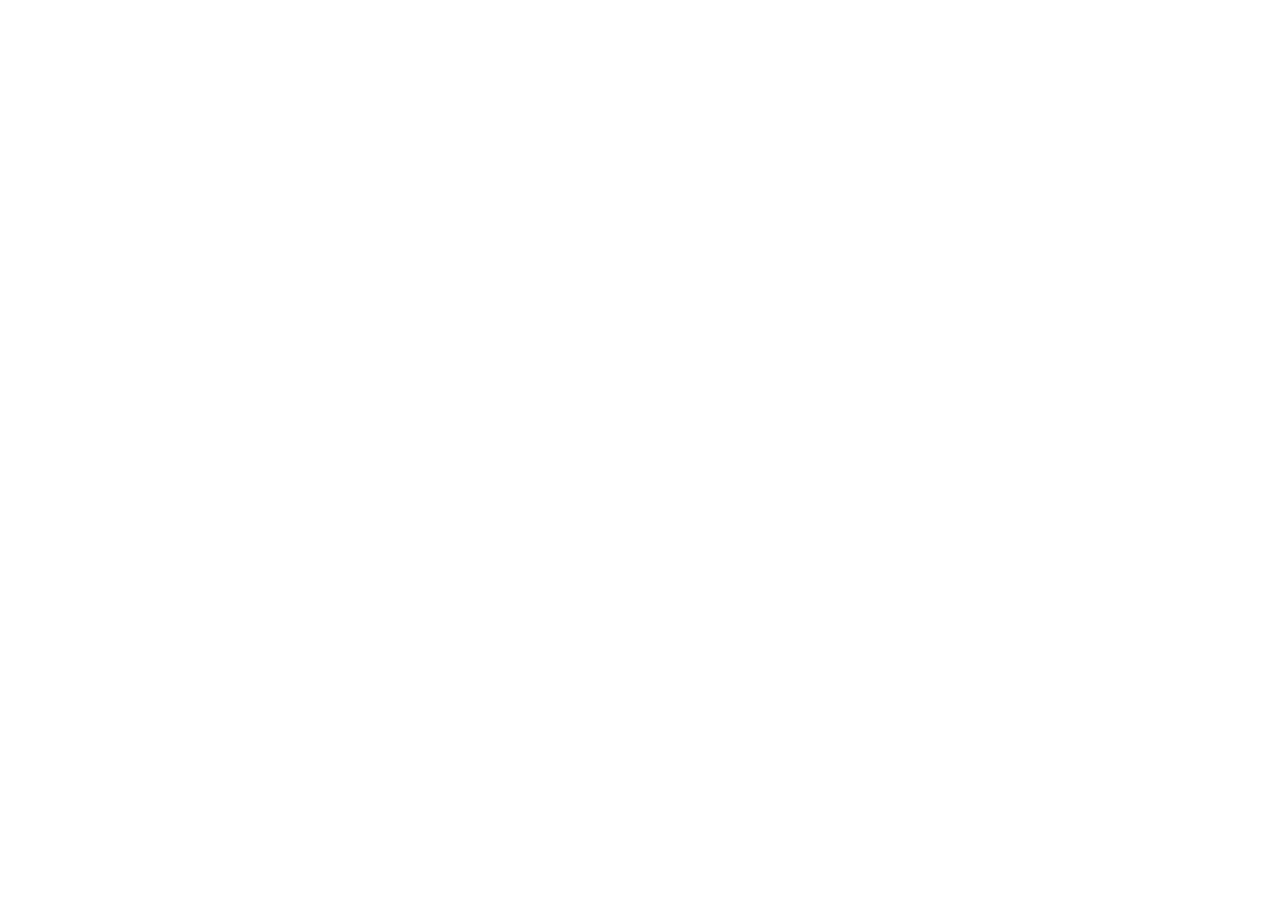
==== Acierto404/public/PHP/Nb_106D.html @ adc6c2ed "Estructura CSS, Estructura img, Fondos y Register" ====
<!DOCTYPE html>
<html lang="en">
<head>
    <meta charset="UTF-8">
    <meta name="viewport" content="width=device-width, initial-scale=1.0">
    <link rel="stylesheet" href="../CSS/Home.css">
    <link href="https://cdn.jsdelivr.net/npm/bootstrap@5.3.2/dist/css/bootstrap.min.css" rel="stylesheet" 
    integrity="sha384-T3c6CoIi6uLrA9TneNEoa7RxnatzjcDSCmG1MXxSR1GAsXEV/Dwwykc2MPK8M2HN" crossorigin="anonymous">
    <title>Document</title>
</head>
<body>
    
</body>
</html>
---- Acierto404/public/CSS/Home.css ----
body {
    font-family: sans-serif;
    margin: 0;
    padding: 0;
}

/* .form_login button {
    padding: 10px;
    background-color: #000;
    color: white;
    border: none;
} */

.first-impression {
    font-size: 1vw;
    text-align: center;
    padding: 20px;
}

.first-impression h1 {
    font-size: 2em;
}

.gallery_title {
    font-size: 1vw;
    text-align: center;
}

.gallery {
    display: flex;
    flex-wrap: wrap;
    justify-content: space-between;
}

.sneaker {
    width: 33%;
    padding: 20px;
    box-sizing: border-box;
}

.sneaker img {
    width: 100%;
    height: auto;
}

a:link, a:visited, a:active {
    text-decoration:none;
    color: #000;
}
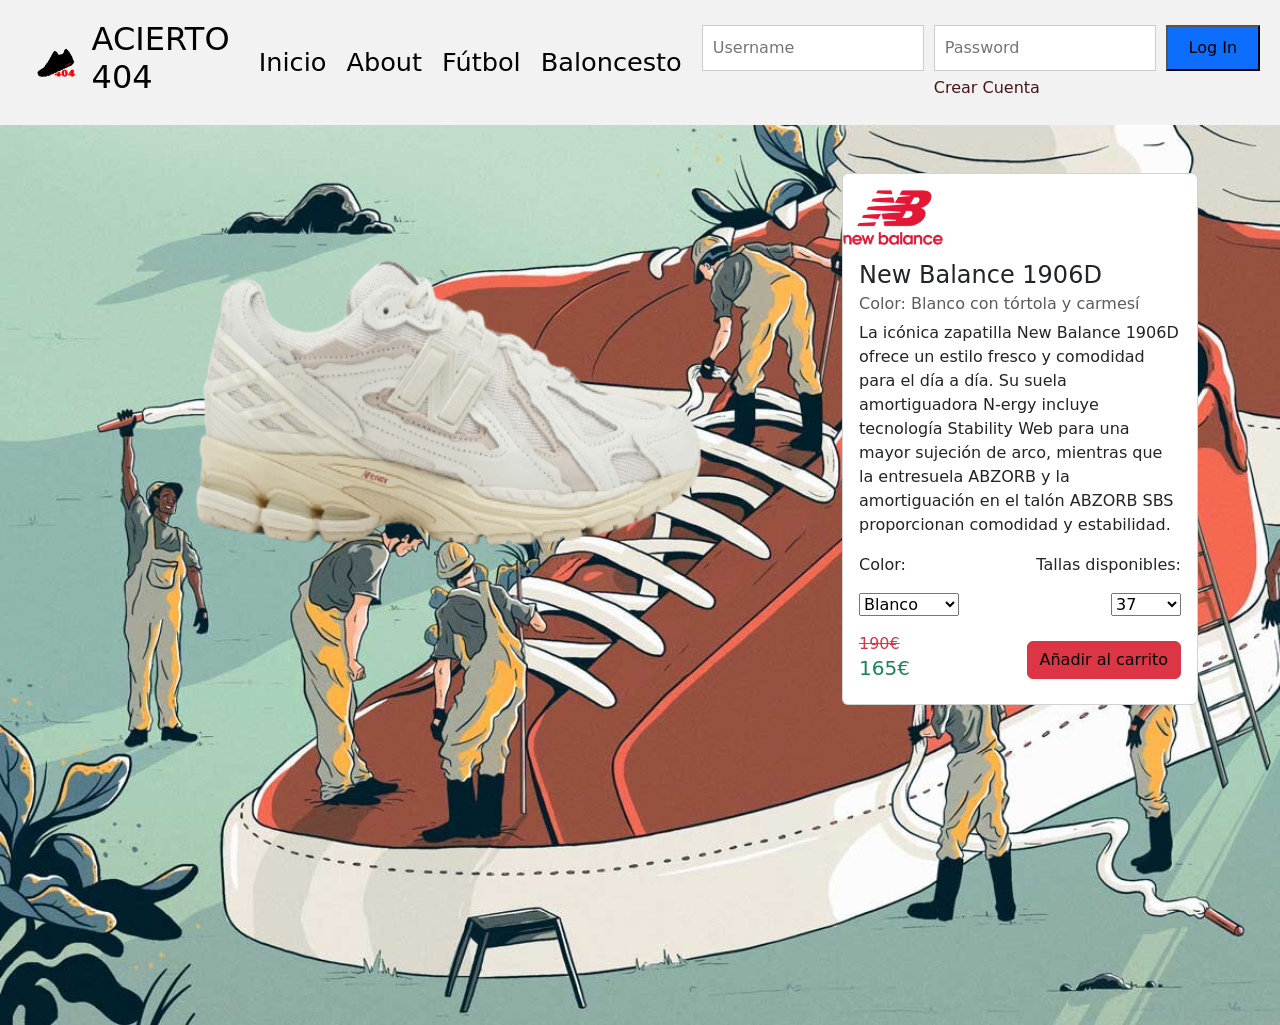
==== commit 781e9caa: "Creacion Card, retoque boostrap" ====
--- a/Acierto404/public/PHP/Nb_106D.html
+++ b/Acierto404/public/PHP/Nb_106D.html
@@ -1,14 +1,100 @@
 <!DOCTYPE html>
 <html lang="en">
+
 <head>
     <meta charset="UTF-8">
     <meta name="viewport" content="width=device-width, initial-scale=1.0">
-    <link rel="stylesheet" href="../CSS/Home.css">
-    <link href="https://cdn.jsdelivr.net/npm/bootstrap@5.3.2/dist/css/bootstrap.min.css" rel="stylesheet" 
-    integrity="sha384-T3c6CoIi6uLrA9TneNEoa7RxnatzjcDSCmG1MXxSR1GAsXEV/Dwwykc2MPK8M2HN" crossorigin="anonymous">
+    <link rel="stylesheet" href="../CSS/Header.css">
+    <link href="https://cdn.jsdelivr.net/npm/bootstrap@5.3.2/dist/css/bootstrap.min.css" rel="stylesheet"
+        integrity="sha384-T3c6CoIi6uLrA9TneNEoa7RxnatzjcDSCmG1MXxSR1GAsXEV/Dwwykc2MPK8M2HN" crossorigin="anonymous">
     <title>Document</title>
 </head>
+
 <body>
-    
+    <header>
+        <a href="Home.html" id="Logo">
+            <img src="../Imagenes/Logo/Logo.png" alt="Logo" class="logo">
+            <h2>ACIERTO 404</h2>
+        </a>
+        <nav>
+            <ul>
+                <li><a href="Home.html">Inicio</a></li>
+                <li><a href="#">About</a></li>
+                <li><a href="#">Fútbol</a></li>
+                <li><a href="#">Baloncesto</a></li>
+            </ul>
+        </nav>
+        <form action="#" class="form_login">
+            <input type="text" placeholder="Username">
+            <input type="password" placeholder="Password">
+            <button type="submit" class="bg-primary">Log In</button>
+            <br>
+            <a href="Register.html" id="Register">Crear Cuenta</a>
+        </form>
+    </header>
+    <section class="pt-5 vh-100" style="background-image: url('../Imagenes/Fondo/Fondo2.jpg'); background-repeat: no-repeat; background-size: cover; ">
+        <div class="container">
+            <div class="row justify-content-end">
+                <div class="col-6 col-lg-6 offset-md-1 ">
+                    <div class="card bg-transparent border-0">
+                        <div class="card-body">
+                            <img class="card-img" style="height: 400px;" src="../Imagenes/Zapas/Nb_1906D.png" alt="">
+                        </div>
+                    </div>
+                </div>
+
+                <div class="col-4   col-lg-4 offset-md-1">
+
+                    <div class="card">
+                        <img class="card-img pt-3 pl-3" src="../Imagenes/Logo/New_Balance_logo.png" alt=""
+                            style="width: 100px; user-select: none; ">
+                        <div class="card-body">
+                            <h4 class="card-title">New Balance 1906D</h4>
+                            <h6 class="card-subtitle mb-2 text-muted">Color: Blanco con tórtola y carmesí</h6>
+                            <p class="card-text">
+                                La icónica zapatilla New Balance 1906D ofrece un estilo fresco y comodidad para el día a
+                                día.
+                                Su suela amortiguadora N-ergy incluye tecnología Stability Web para una mayor sujeción
+                                de
+                                arco,
+                                mientras que la entresuela ABZORB y la amortiguación en el talón ABZORB SBS proporcionan
+                                comodidad
+                                y estabilidad.
+                            </p>
+                            <div class="d-flex flex-fill justify-content-between">
+                                <p>Color:</p>
+                                <p>Tallas disponibles:</p>
+                            </div>
+                            <div class="d-flex flex-fill justify-content-between">
+                                <select id="Color" class="custom-select mr-1" style="width: 100px;">
+                                    <option value="1">Blanco</option>
+                                    <option value="2">Negro</option>
+                                    <option value="3">Beige</option>
+                                </select>
+                                <select class="custom-select ml-1" style="width: 70px;">
+                                    <option value="37">37</option>
+                                    <option value="40">40</option>
+                                    <option value="42">42</option>
+                                    <option value="45">45</option>
+                                </select>
+                            </div>
+                            <div class="buy d-flex justify-content-between align-items-center">
+                                <div class="d-flex flex-column justify-content-center">
+                                    <p class="mt-3 mb-0 text-danger"><s>190€</s></p>
+                                    <div class="price text-success">
+                                        <h5 class="">165€</h5>
+                                    </div>
+                                </div>
+                                <a href="#" class="btn btn-danger mt-3">
+                                    <i class="fas fa-shopping-cart"></i> Añadir al carrito
+                                </a>
+                            </div>
+                        </div>
+                    </div>
+                </div>
+            </div>
+        </div>
+    </section>
 </body>
+
 </html>
--- a/Acierto404/public/CSS/Header.css
+++ b/Acierto404/public/CSS/Header.css
@@ -0,0 +1,62 @@
+header {
+    display: flex;
+    justify-content: space-between;
+    align-items: center;
+    padding: 20px;
+    background-color: #f2f2f2;
+}
+  
+.logo {
+    animation: logoAnimation 2s ease-in-out;
+    animation-fill-mode: forwards;
+    width: 30%;
+}
+
+#Logo {
+    display: flex;
+    align-items: center;
+    margin: 0;
+    width: 20%;
+}
+
+nav {
+    display: flex;
+}
+
+nav ul {
+    list-style: none;
+    margin: 0;
+    padding: 0;
+    display: flex;
+}
+
+nav li {
+    margin-right: 20px;
+}
+
+nav a {
+    font-size: 2vw;
+    text-decoration: none;
+    color: black;
+}
+
+#Register {
+    color: rgb(69, 22, 22);
+}
+
+.form_login {
+    display: grid;
+    grid-template-columns: 2fr 2fr 1fr;
+    grid-row-gap: 5px;
+}
+
+.form_login input {
+    margin-right: 10px;
+    padding: 10px;
+    border: 1px solid #ccc;
+}
+
+a:link, a:visited, a:active {
+    text-decoration:none;
+    color: #000;
+}
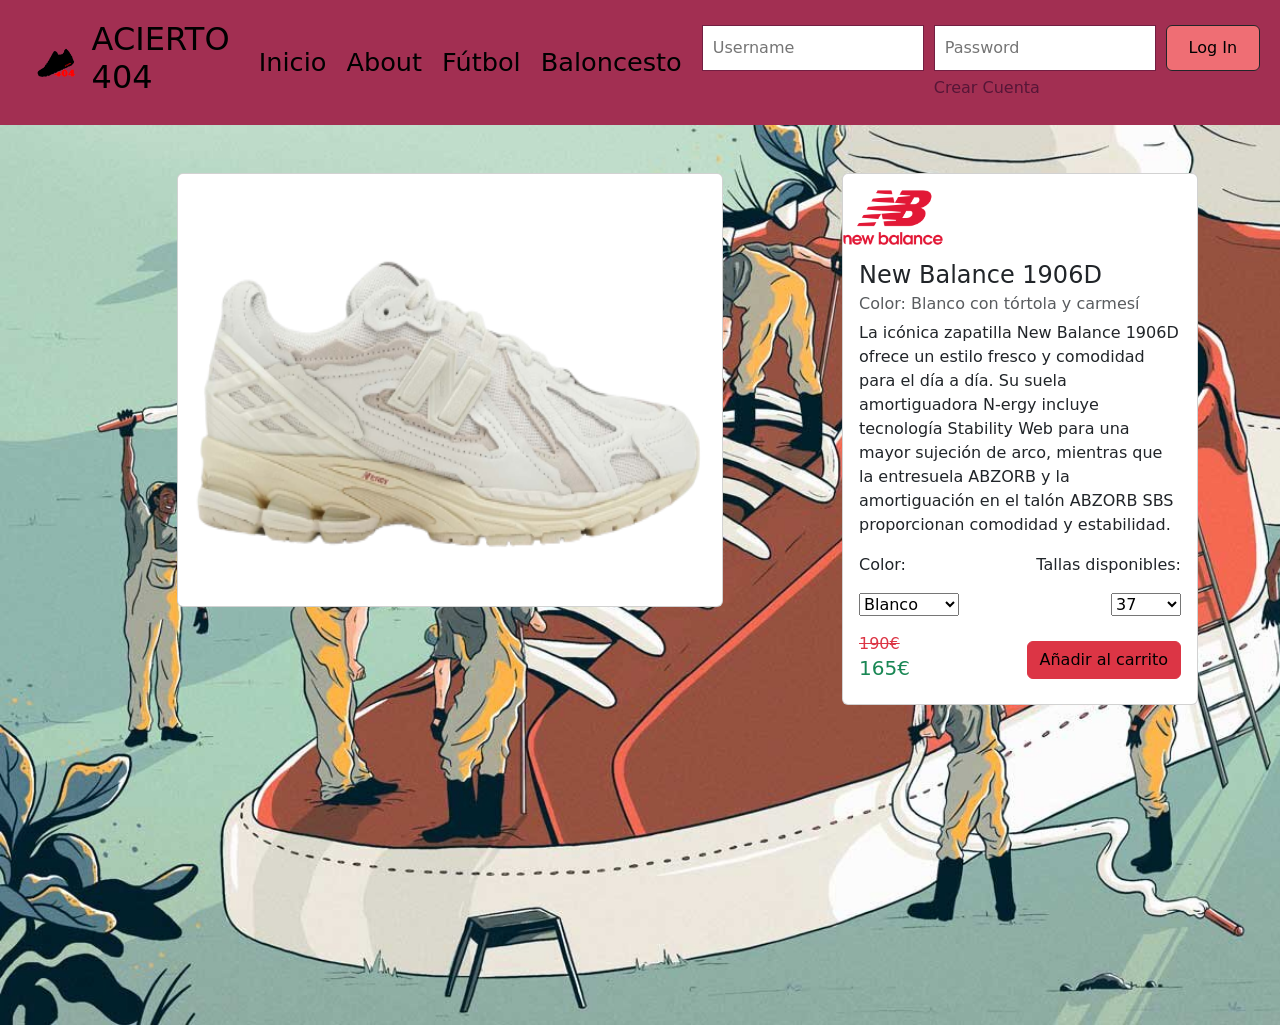
==== commit 8013d774: "Ultimos cambios" ====
--- a/Acierto404/public/PHP/Nb_106D.html
+++ b/Acierto404/public/PHP/Nb_106D.html
@@ -27,7 +27,7 @@
         <form action="#" class="form_login">
             <input type="text" placeholder="Username">
             <input type="password" placeholder="Password">
-            <button type="submit" class="bg-primary">Log In</button>
+            <button type="submit" class="rounded border border-dark ">Log In</button>
             <br>
             <a href="Register.html" id="Register">Crear Cuenta</a>
         </form>
@@ -36,7 +36,7 @@
         <div class="container">
             <div class="row justify-content-end">
                 <div class="col-6 col-lg-6 offset-md-1 ">
-                    <div class="card bg-transparent border-0">
+                    <div class="card rounded">
                         <div class="card-body">
                             <img class="card-img" style="height: 400px;" src="../Imagenes/Zapas/Nb_1906D.png" alt="">
                         </div>
--- a/Acierto404/public/CSS/Header.css
+++ b/Acierto404/public/CSS/Header.css
@@ -3,7 +3,7 @@
     justify-content: space-between;
     align-items: center;
     padding: 20px;
-    background-color: #f2f2f2;
+    background-color: #a22f52;
 }
   
 .logo {
@@ -40,8 +40,12 @@
     color: black;
 }
 
+nav a:hover {
+    color: #ef6e74;
+}
+
 #Register {
-    color: rgb(69, 22, 22);
+    color: #561637;
 }
 
 .form_login {
@@ -53,7 +57,12 @@
 .form_login input {
     margin-right: 10px;
     padding: 10px;
-    border: 1px solid #ccc;
+    border: 1px solid #721f42;
+}
+
+.form_login button{
+    background-color: #ef6e74;
+    border-radius: 10%;
 }
 
 a:link, a:visited, a:active {
